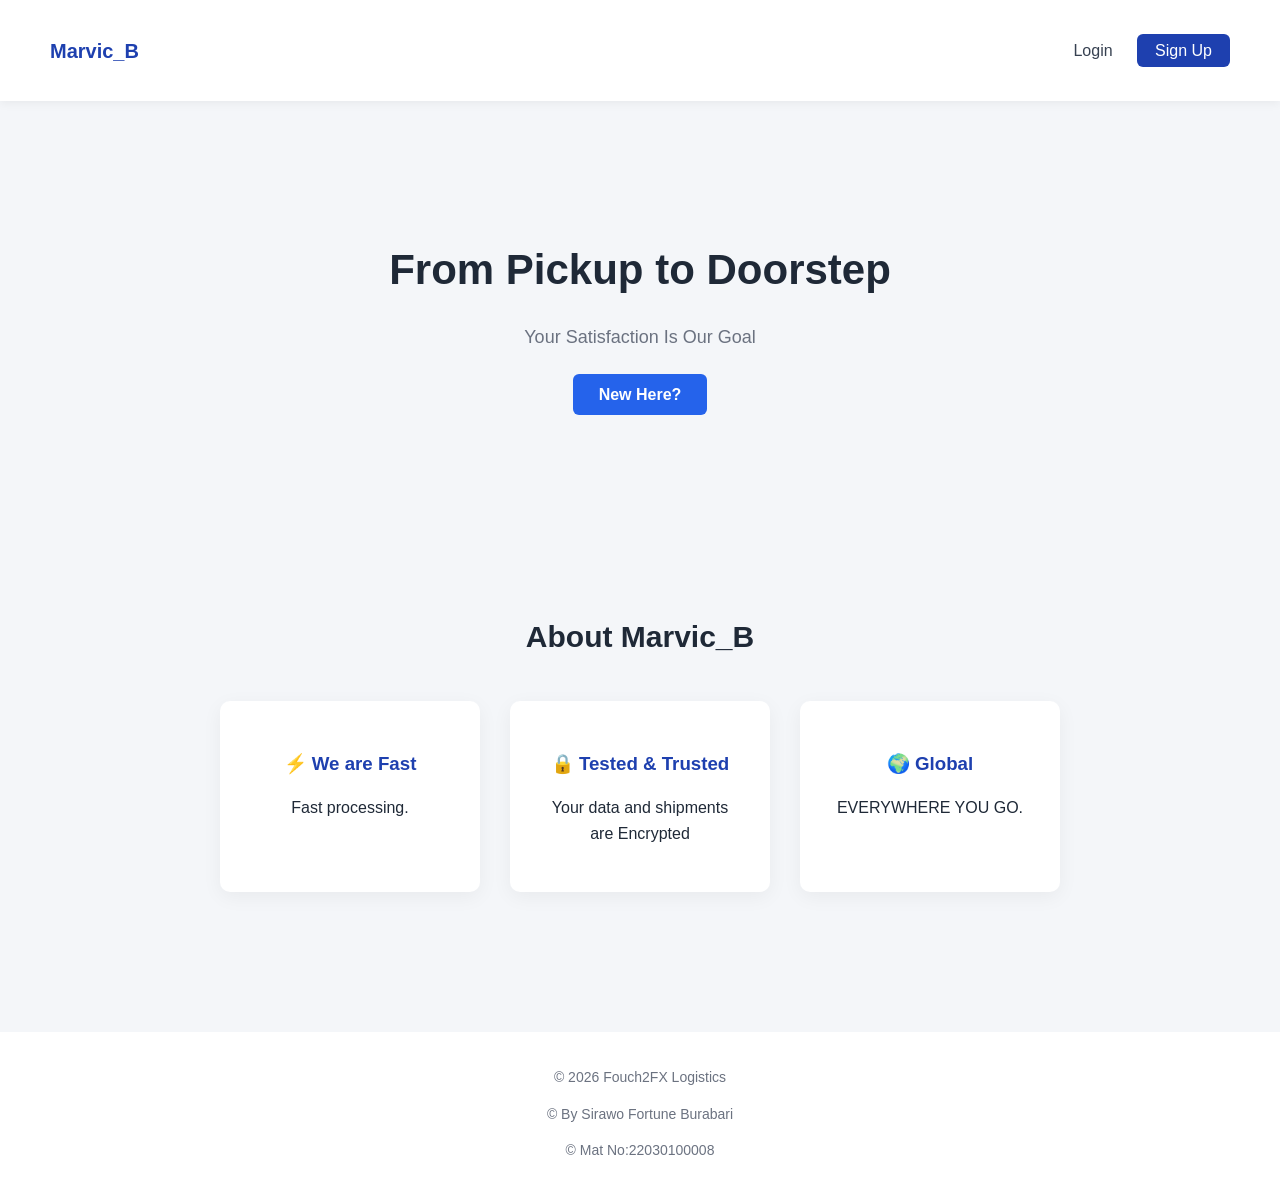
==== backend/public/index.html @ d08df9f4 "for fouch" ====
<!DOCTYPE html>
<html>
<head>
  <title>Marvic_B</title>
  <link rel="stylesheet" href="styles.css">
</head>
<body>

<nav class="navbar">
   <h2 class="logo">Marvic_B</h2> 
  <div>
    <a href="login.html" class="nav-btn">Login</a>
    <a href="signup.html" class="nav-btn primary">Sign Up</a>
  </div>
</nav>

<section class="hero">
  <h1>From Pickup to Doorstep</h1>
  <p>Your Satisfaction Is Our Goal</p>
  <a href="signup.html" class="cta-btn">New Here?</a>
</section>

<section class="why">
  <h2>About Marvic_B </h2>
  <div class="why-grid">
    <div class="card">
      <h3>⚡ We are Fast</h3>
      <p>Fast processing.</p>
    </div>
    <div class="card">
      <h3>🔒 Tested & Trusted</h3>
      <p>Your data and shipments are Encrypted</p>
    </div>
    <div class="card">
      <h3>🌍 Global</h3>
      <p> EVERYWHERE YOU GO.</p>
    </div>
  </div>
</section>

<footer>
  <p>© 2026 Fouch2FX Logistics</p>
   <p>© By Sirawo Fortune Burabari 
</p>    <p>© Mat No:22030100008</p>
</footer>
<script src="script.js"></script>
</body>
</html>
---- backend/public/styles.css ----
/* ===== RESET ===== */
* {
  box-sizing: border-box;
}

body {
  margin: 0;
  font-family: "Inter", "Segoe UI", Arial, sans-serif;
  background-color: #f4f6f9;
  color: #1f2937;
  line-height: 1.6;
}

/* ===== NAVBAR ===== */
.navbar {
  display: flex;
  justify-content: space-between;
  align-items: center;
  padding: 18px 50px;
  background: white;
  box-shadow: 0 2px 10px rgba(0, 0, 0, 0.06);
}

.logo {
  font-size: 20px;
  font-weight: 700;
  color: #1e40af;
}

.nav-btn {
  margin-left: 20px;
  text-decoration: none;
  color: #374151;
  font-weight: 500;
  transition: 0.2s ease;
}

.nav-btn:hover {
  color: #1e40af;
}

.primary {
  background-color: #1e40af;
  color: white;
  padding: 8px 18px;
  border-radius: 6px;
}

.primary:hover {
  background-color: #1d4ed8;
}

/* ===== HERO ===== */
.hero {
  text-align: center;
  padding: 100px 20px;
}

.hero h1 {
  font-size: 42px;
  margin-bottom: 20px;
  font-weight: 700;
}

.hero p {
  max-width: 600px;
  margin: 0 auto 30px auto;
  color: #6b7280;
  font-size: 18px;
}

.cta-btn {
  background-color: #2563eb;
  color: white;
  padding: 12px 26px;
  border-radius: 6px;
  text-decoration: none;
  font-weight: 600;
  transition: 0.2s ease;
}

.cta-btn:hover {
  background-color: #1d4ed8;
}

/* ===== WHY SECTION ===== */
.why {
  padding: 80px 40px;
  text-align: center;
}

.why h2 {
  font-size: 30px;
  margin-bottom: 40px;
}

.why-grid {
  display: flex;
  justify-content: center;
  gap: 30px;
  flex-wrap: wrap;
}

/* ===== CARDS ===== */
.card {
  background: white;
  padding: 30px;
  border-radius: 10px;
  width: 260px;
  box-shadow: 0 5px 20px rgba(0, 0, 0, 0.05);
  transition: 0.2s ease;
}

.card:hover {
  transform: translateY(-5px);
}

.card h3 {
  margin-bottom: 12px;
  color: #1e40af;
}

/* ===== FORMS (Matches login/signup/dashboard) ===== */
form {
  background: white;
  padding: 30px;
  border-radius: 10px;
  width: 100%;
  max-width: 400px;
  margin: 40px auto;
  box-shadow: 0 5px 20px rgba(0, 0, 0, 0.08);
}

input {
  width: 100%;
  padding: 10px;
  margin-bottom: 15px;
  border-radius: 6px;
  border: 1px solid #d1d5db;
  font-size: 14px;
}

input:focus {
  outline: none;
  border-color: #2563eb;
}

button {
  width: 100%;
  padding: 10px;
  border-radius: 6px;
  border: none;
  background-color: #2563eb;
  color: white;
  font-weight: 600;
  cursor: pointer;
  transition: 0.2s ease;
}

button:hover {
  background-color: #1d4ed8;
}

/* ===== FOOTER ===== */
footer {
  text-align: center;
  padding: 20px;
  margin-top: 60px;
  background: white;
  color: #6b7280;
  font-size: 14px;
}
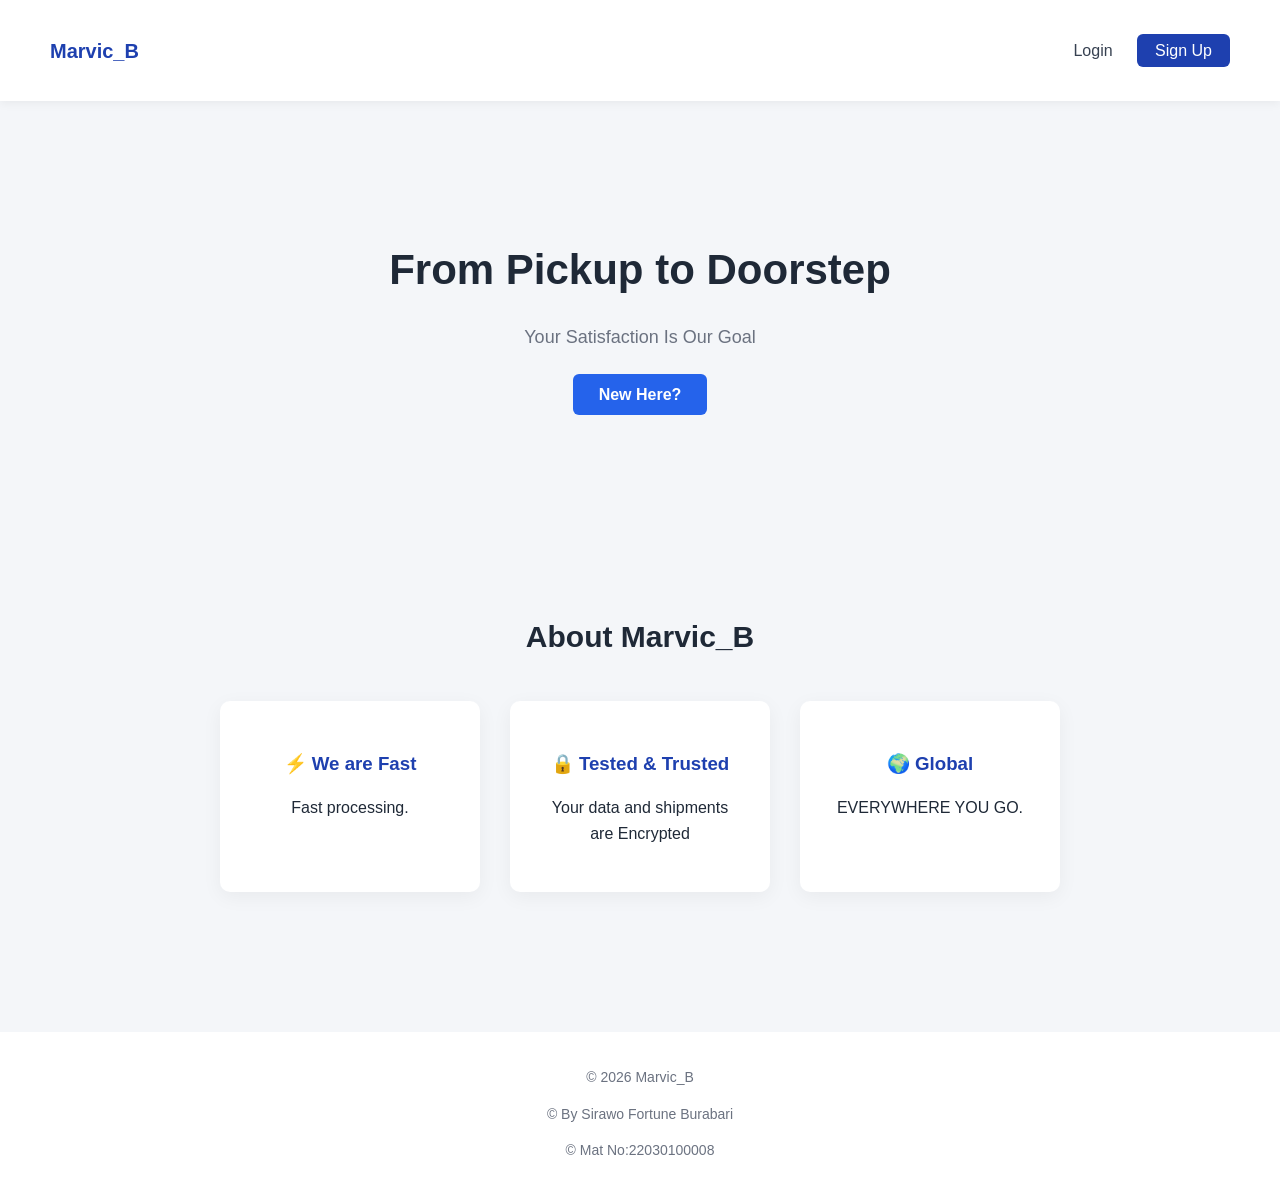
==== commit f7ce6436: "orders changes" ====
--- a/backend/public/index.html
+++ b/backend/public/index.html
@@ -39,7 +39,7 @@
 </section>
 
 <footer>
-  <p>© 2026 Fouch2FX Logistics</p>
+  <p>© 2026 Marvic_B</p>
    <p>© By Sirawo Fortune Burabari 
 </p>    <p>© Mat No:22030100008</p>
 </footer>
